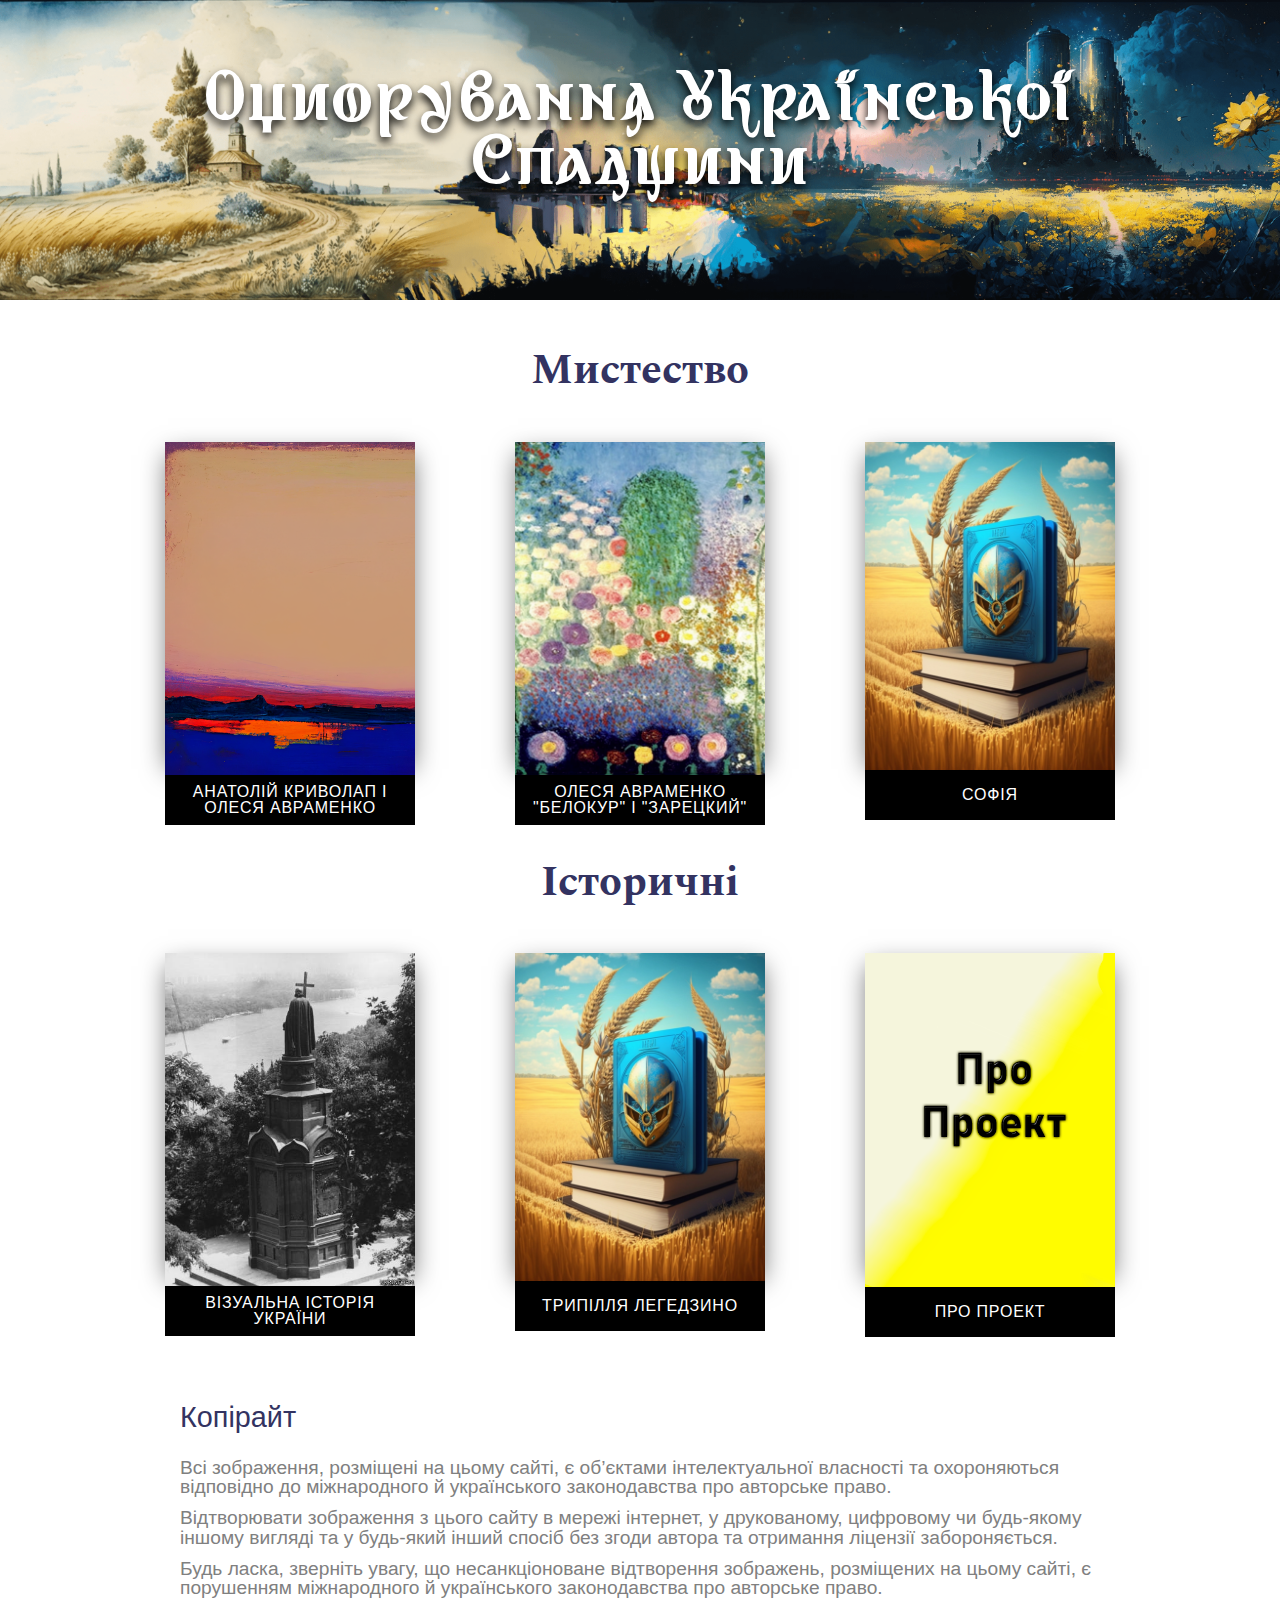
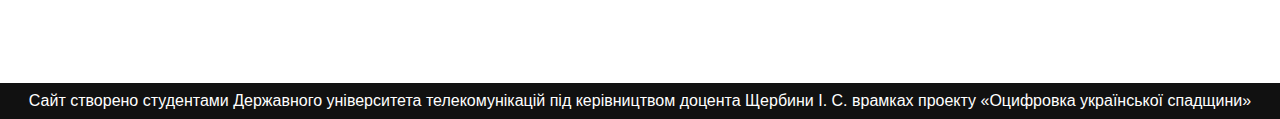
==== index.html @ cf45ea07 "first-commit" ====
<!DOCTYPE html>
<html lang="ua">

<head>
	<meta charset="UTF-8">
	<meta http-equiv="X-UA-Compatible" content="IE=edge">
	<meta name="viewport" content="width=device-width, initial-scale=1.0">
	<title>Оцифрування Української Спадщини</title>
	<link rel="stylesheet" href="css/style.css">
</head>

<body>
	<div class="wrapper">
		<header class="header">
			<div class="title">
				<h2>Оцифрування Української </br>Спадщини</h2>
			</div>
		</header>

		<section class="work">
			<div class="work__title">
				<h2>Мистество</h2>
			</div>
			<div class=" work__content">
				<div class="work__card">
					<div class="work__img">
						<img src="img/kr1.png" alt="#">
					</div>
					<div class="work__text  project1">
						<a>Анатолій Криволап і Олеся Авраменко</a>
					</div>
				</div>
				<div class="work__card ">
					<div class="work__img">
						<img src="img/Фон11.png" alt="#">
					</div>
					<div class="work__text project2">
						<a>Олеся Авраменко "Белокур" і "Зарецкий"</a>
					</div>
				</div>
				<div class="work__card">
					<div class="work__img">
						<img src="img/image2.png" alt="#">
					</div>
					<div class="work__text project3">
						<a>Софія</a>
					</div>
				</div>
			</div>
			<div class="work__title">
				<h2>Історичні</h2>
			</div>
			<div class=" work__content">
				<div class="work__card">
					<div class="work__img">
						<img src="img/vladimir.jpg" alt="#">
					</div>
					<div class="work__text project4">
						<a>Візуальна Історія </br>України</a>
					</div>
				</div>
				<div class="work__card ">
					<div class="work__img">
						<img src="img/image2.png" alt="#">
					</div>
					<div class="work__text project5">
						<a>Трипілля Легедзино</a>
					</div>
				</div>
				<div class="work__card ">
					<div class="work__img">
						<img src="img/проект.png" alt="#">
					</div>
					<div class="work__text project6">
						<a>Про проект</a>
					</div>
				</div>
			</div>
		</section>
		<div class="copyright">
			<div class="copyright__content">
				<h2>Копірайт</h2>
				<p>Всі зображення, розміщені на цьому сайті, є об’єктами інтелектуальної власності та охороняються
					відповідно
					до міжнародного й українського законодавства про авторське право.</p>
				<p>Відтворювати зображення з цього сайту в мережі інтернет, у друкованому, цифровому чи будь-якому іншому
					вигляді та у будь-який інший спосіб без згоди автора та отримання ліцензії забороняється.</p>
				<p>Будь ласка, зверніть увагу, що несанкціоноване відтворення зображень, розміщених на цьому сайті, є
					порушенням міжнародного й українського законодавства про авторське право.</p>
			</div>
		</div>
	</div>
	<footer class="footer">
		<a>Сайт створено студентами Державного університета телекомунікацій під керівництвом доцента Щербини І.
			С. врамках проекту «Оцифровка української спадщини»</a>
	</footer>
	<script src="js/main.js"></script>
</body>

</html>
---- css/style.css ----
@import url('https://fonts.googleapis.com/css2?family=Spectral&display=swap');

@font-face {
	font-family: "Rutenia";
	src:
		url("font/Rutenia.woff") format("woff"),
		url("font/Rutenia.woff2") format("woff2"),
		url("font/Rutenia.ttf") format("truetype");
}

* {
	padding: 0;
	margin: 0;
	border: 0
}

*,
:after,
:before {
	-webkit-box-sizing: border-box;
	box-sizing: border-box
}

:active,
:focus {
	outline: none;
}

a:active,
a:focus {
	outline: none;
}

aside,
footer,
header,
nav {
	display: block;
}

body,
html {
	height: 100%;
	width: 100%;
	min-width: 320px;
	font-size: 100%;
	line-height: 1;
	-ms-text-size-adjust: 100%;
	-moz-text-size-adjust: 100%;
	-webkit-text-size-adjust: 100%;
}

button,
input,
textarea {
	font-family: inherit;
}

input::-ms-clear {
	display: none;
}

button {
	cursor: pointer;
}

button::-moz-focus-inner {
	padding: 0;
	border: 0;
}

a,
a:visited {
	text-decoration: none;
}

a:hover {
	text-decoration: none;
}

ul li {
	list-style: none;
}

img {
	vertical-align: top;
}

h1,
h2,
h3,
h4,
h5,
h6 {
	font-size: inherit;
	font-weight: inherit;
}

body {
	font-family: "Roboto", sans-serif;
}

body::-webkit-scrollbar-track {
	background: rgb(255, 255, 255);
}

body::-webkit-scrollbar-thumb {
	background: rgb(10, 0, 179);
	background: linear-gradient(180deg, rgba(10, 0, 179, 1) 0%, rgba(4, 4, 170, 1) 18%, rgba(255, 248, 0, 1) 100%);
}

body::-webkit-scrollbar {
	width: 10px;
}

.wrapper {
	overflow: hidden;
	min-height: 100%;
	display: -webkit-box;
	display: -ms-flexbox;
	display: flex;
	-webkit-box-orient: vertical;
	-webkit-box-direction: normal;
	-ms-flex-direction: column;
	flex-direction: column;
}

section {
	min-height: 100vh;
}

.header {
	width: 100%;
	height: 300px;
	background-image: url(../img/main1.png);
	background-position: center;
	background-size: cover;
	background-repeat: no-repeat;
	display: flex;
	justify-content: center;
	flex-direction: column;
	align-items: center;
}

.title {
	width: 100%;
	text-align: center;
	margin-bottom: 30px;
	font-family: "Rutenia", sans-serif;
	color: #ffffff;
	font-size: 4em;
	font-weight: 600;
	text-shadow: 0px 5px 10px #000000;
}

.work .work__content {
	display: flex;
	justify-content: center;
	flex-direction: row;
	flex-wrap: wrap;
}

.work .work__title {
	text-align: center;
	font-size: 2.6em;
	font-weight: 700;
	margin-top: 50px;
	color: #333361;
	font-family: 'Spectral', serif;
}

.work .work__content .work__card {
	position: relative;
	width: 250px;
	height: 320px;
	margin: 50px;
	transition: 0.5s;
	text-align: center;
	box-shadow: 0px 10px 25px -3px rgba(0, 0, 0, 0.6);
}

.work .work__content .work__card:hover {
	box-shadow: 0px 8px 20px 0px rgb(0, 0, 0);
}

.work .work__content .work__card .work__img img {
	top: 0;
	left: 0;
	width: 100%;
	height: 100%;
	object-fit: contain;
}

.work .work__content .work__card .work__img,
.work .work__content .work__card .work__text {
	position: relative;
	display: flex;
	justify-content: center;
	align-items: center;
}

.work .work__content .work__card .work__text {
	background-color: #000;
	height: 50px;
	opacity: 1;
	transition: 0.5s;
	cursor: pointer;
	text-align: center;
	margin-left: auto;
	margin-right: auto;
}

.work .work__content .work__card .work__text a {
	width: 100%;
	color: #fff;
	text-transform: uppercase;
	letter-spacing: 0.8px;
	transition: 0.5s ease;
	padding: 16px 0px;
}

.work .work__content .work__card .work__text a:hover {
	color: rgb(150, 150, 150);
}

.copyright {
	display: flex;
	flex-direction: column;
	align-items: center;
	justify-content: center;
	padding: 80px
}

.copyright__content h2 {
	font-size: 1.8em;
	color: #333361;
	margin-bottom: 20px;
}

.copyright__content p {
	width: 920px;
	font-size: 1.2em;
	color: gray;
	padding: 6px 0px;

}

.footer {
	background: #111;
	text-align: center;
	padding: 10px;
}

.footer a {
	color: #ffffff;
	text-decoration: none;
	transition: 0.5s ease;
}

@media(max-width:991px) {

	section {
		padding: 40px;
		min-height: 100vh;
	}

	.copyright__content h2 {
		width: 100%;
	}

	.copyright__content p {
		width: 100%;
	}

}

@media screen and (max-width:500px) {

	section {
		padding: 30px;
	}

	.title {
		width: 90%;
		font-size: 12.5vw;
		text-align: center;
	}

	.copyright__content h2 {
		text-align: center;
	}

	.work .work__content .work__card {
		margin: 50px 20px;
	}
}

@media(max-width:380px) {

	.work .work__content .work__card {
		height: 10%;
		margin: 18px;
	}

}
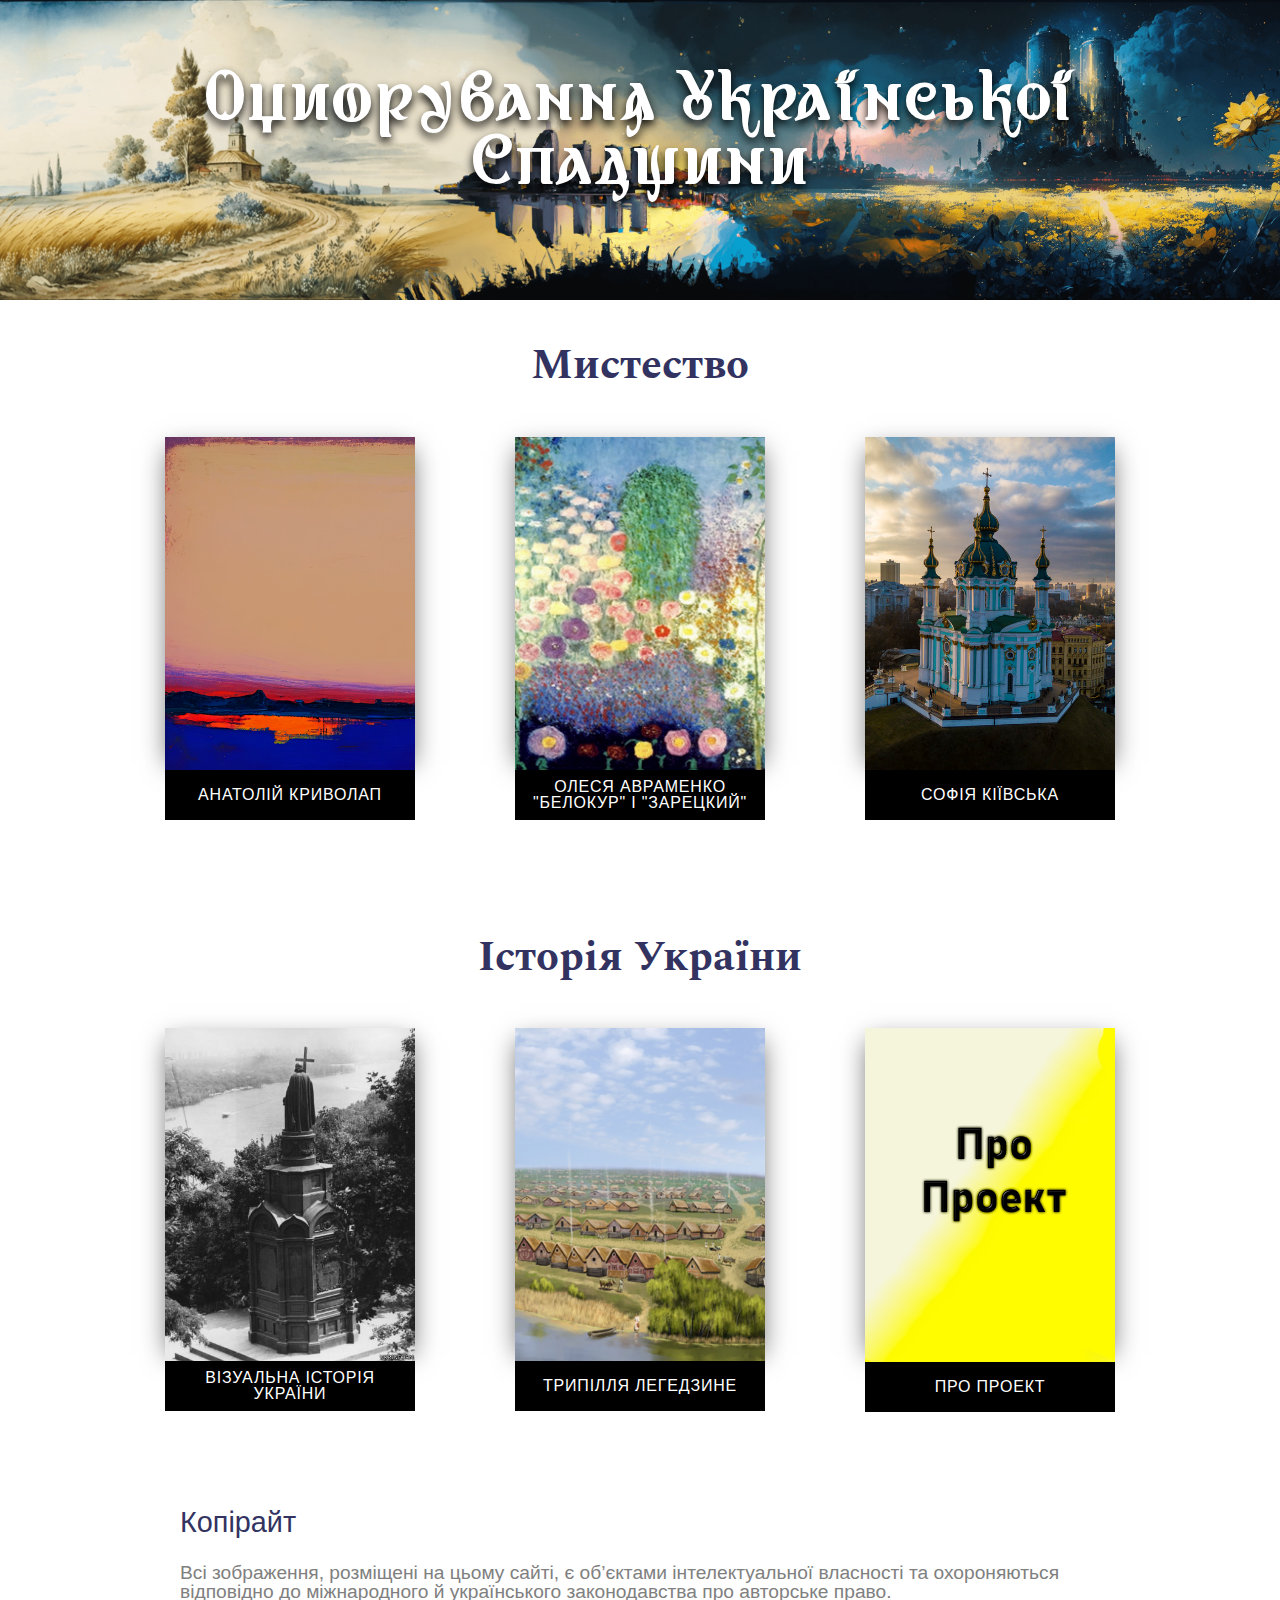
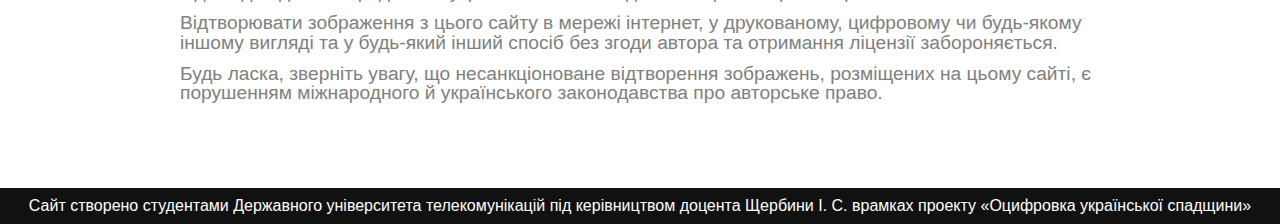
==== commit 35a047f9: "new-page" ====
--- a/index.html
+++ b/index.html
@@ -5,6 +5,7 @@
 	<meta charset="UTF-8">
 	<meta http-equiv="X-UA-Compatible" content="IE=edge">
 	<meta name="viewport" content="width=device-width, initial-scale=1.0">
+	<link type="image/png" rel="icon" href="img/favicon.png" type="image/png">
 	<title>Оцифрування Української Спадщини</title>
 	<link rel="stylesheet" href="css/style.css">
 </head>
@@ -16,7 +17,6 @@
 				<h2>Оцифрування Української </br>Спадщини</h2>
 			</div>
 		</header>
-
 		<section class="work">
 			<div class="work__title">
 				<h2>Мистество</h2>
@@ -26,53 +26,53 @@
 					<div class="work__img">
 						<img src="img/kr1.png" alt="#">
 					</div>
-					<div class="work__text  project1">
-						<a>Анатолій Криволап і Олеся Авраменко</a>
+					<div class="work__text">
+						<a  href="#" target="_blank">Анатолій Криволап</a>
 					</div>
 				</div>
 				<div class="work__card ">
 					<div class="work__img">
 						<img src="img/Фон11.png" alt="#">
 					</div>
-					<div class="work__text project2">
-						<a>Олеся Авраменко "Белокур" і "Зарецкий"</a>
+					<div class="work__text">
+						<a href="#" target="_blank">Олеся Авраменко "Белокур" і "Зарецкий"</a>
 					</div>
 				</div>
 				<div class="work__card">
 					<div class="work__img">
-						<img src="img/image2.png" alt="#">
+						<img src="img/andriivska.jpg" alt="#">
 					</div>
-					<div class="work__text project3">
-						<a>Софія</a>
+					<div class="work__text">
+						<a href="sofia.html" target="_blank">Софія Кіївська</a>
 					</div>
 				</div>
 			</div>
 			<div class="work__title">
-				<h2>Історичні</h2>
+				<h2>Історія України</h2>
 			</div>
 			<div class=" work__content">
 				<div class="work__card">
 					<div class="work__img">
 						<img src="img/vladimir.jpg" alt="#">
 					</div>
-					<div class="work__text project4">
-						<a>Візуальна Історія </br>України</a>
+					<div class="work__text">
+						<a href="https://svoya-dolya.weblium.site" target="_blank">Візуальна Історія </br>України</a>
 					</div>
 				</div>
 				<div class="work__card ">
 					<div class="work__img">
-						<img src="img/image2.png" alt="#">
+						<img src="img/tripilia.png" alt="#">
 					</div>
-					<div class="work__text project5">
-						<a>Трипілля Легедзино</a>
+					<div class="work__text">
+						<a href="http://tripillia-reserve.com/" target="_blank">Трипілля Легедзине</a>
 					</div>
 				</div>
 				<div class="work__card ">
 					<div class="work__img">
 						<img src="img/проект.png" alt="#">
 					</div>
-					<div class="work__text project6">
-						<a>Про проект</a>
+					<div class="work__text">
+						<a href="about.html" target="_blank">Про проект</a>
 					</div>
 				</div>
 			</div>
@@ -91,8 +91,8 @@
 		</div>
 	</div>
 	<footer class="footer">
-		<a>Сайт створено студентами Державного університета телекомунікацій під керівництвом доцента Щербини І.
-			С. врамках проекту «Оцифровка української спадщини»</a>
+		<p>Сайт створено студентами Державного університета телекомунікацій під керівництвом доцента Щербини І.
+			С. врамках проекту «Оцифровка української спадщини»</p>
 	</footer>
 	<script src="js/main.js"></script>
 </body>
--- a/css/style.css
+++ b/css/style.css
@@ -153,18 +153,27 @@
 	text-shadow: 0px 5px 10px #000000;
 }
 
+.title a {
+	color: #fff;
+}
+
+.work {
+	margin-bottom: -100px;
+}
+
 .work .work__content {
 	display: flex;
 	justify-content: center;
 	flex-direction: row;
 	flex-wrap: wrap;
+	margin-bottom: 130px;
 }
 
 .work .work__title {
 	text-align: center;
 	font-size: 2.6em;
 	font-weight: 700;
-	margin-top: 50px;
+	margin-top: 45px;
 	color: #333361;
 	font-family: 'Spectral', serif;
 }
@@ -242,7 +251,6 @@
 	font-size: 1.2em;
 	color: gray;
 	padding: 6px 0px;
-
 }
 
 .footer {
@@ -251,12 +259,21 @@
 	padding: 10px;
 }
 
-.footer a {
+.footer p {
 	color: #ffffff;
 	text-decoration: none;
 	transition: 0.5s ease;
 }
 
+/* about */
+.about {
+	max-width: 900px;
+	margin: 0 auto;
+	padding-top: 50px;
+	text-align: center;
+	font-size: 1.6em;
+}
+
 @media(max-width:991px) {
 
 	section {
@@ -271,6 +288,7 @@
 	.copyright__content p {
 		width: 100%;
 	}
+
 
 }
 
